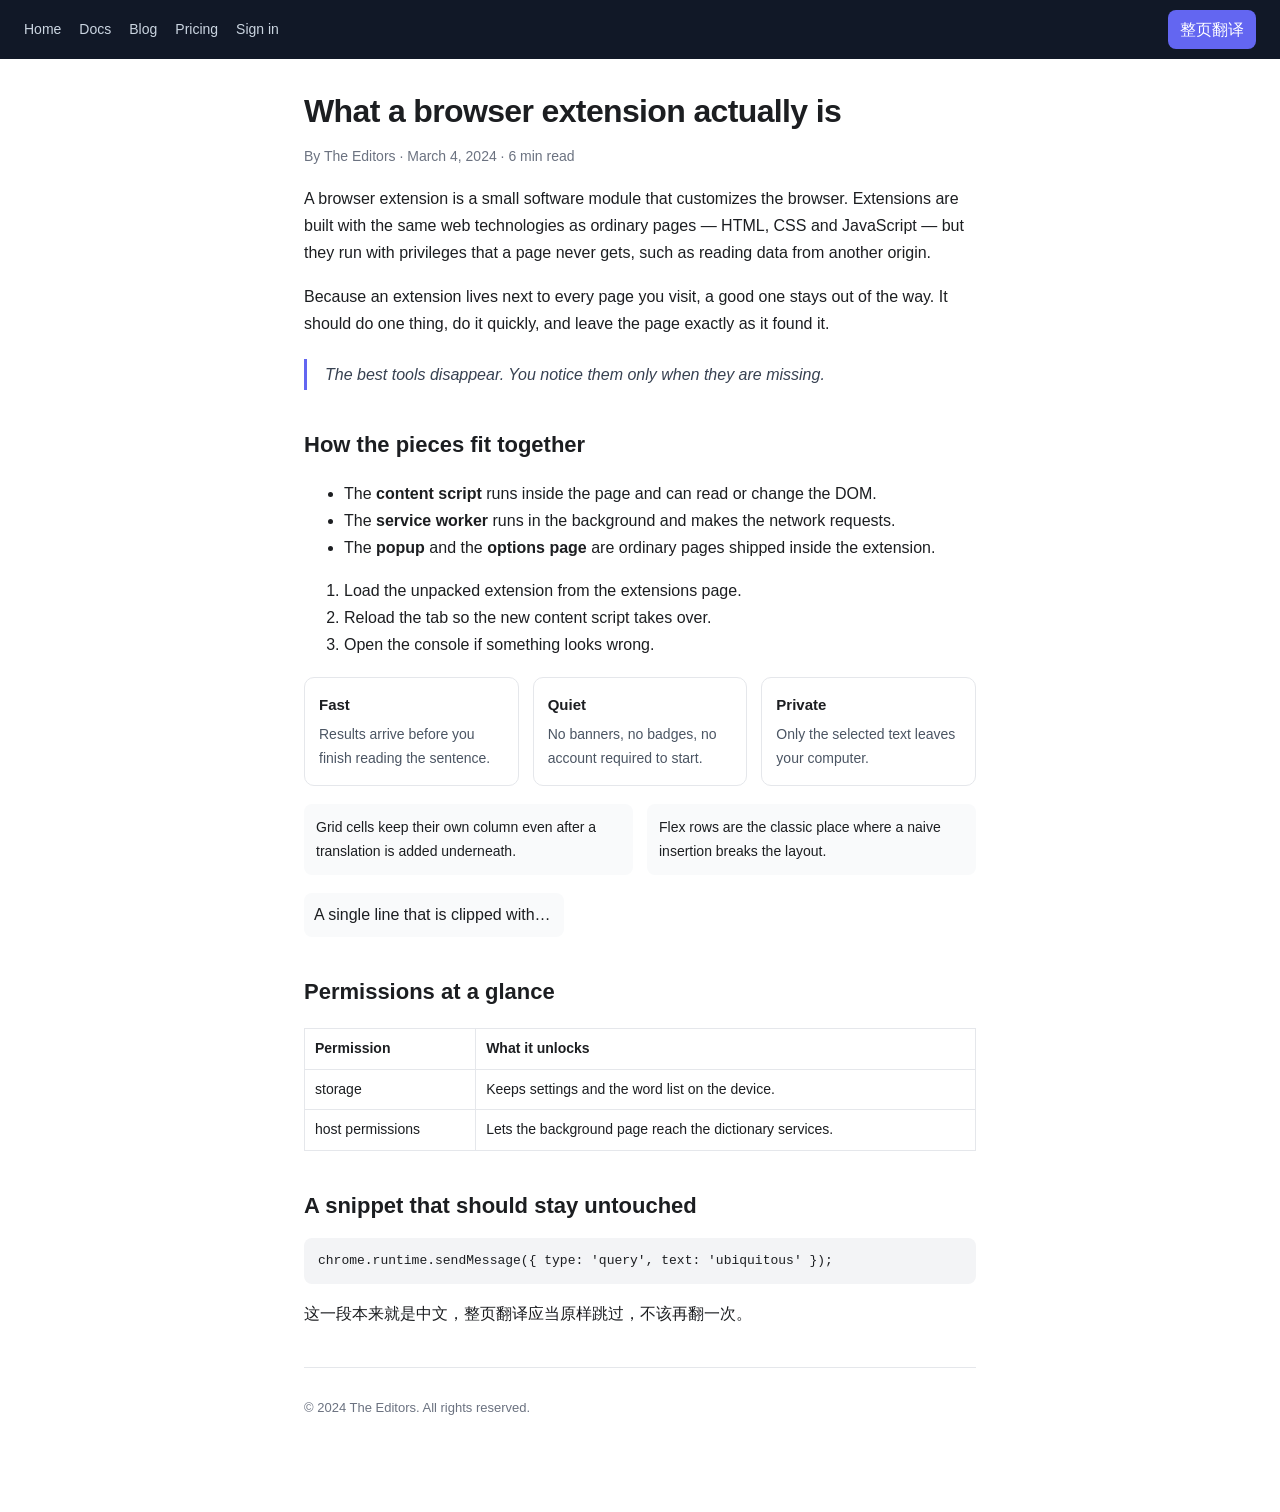
==== demo/page.html @ 24f5620a "feat(page): 网页翻译——整页中英对照，译文继承原文样式 工具栏弹窗的「整页翻译」按钮和快捷键 Alt+T 把英文网页就地变成中英对照， 再按一次恢复原样。  译文作为原文元素的最后一个子节" ====
<!doctype html>
<!--
  整页翻译的排版试验场：用假的翻译结果跑真实的 src/content/page-translate.js，
  用来肉眼检查「哪些段落被选中」「译文插在哪里」「页面排版有没有被挤坏」。

  直接用浏览器打开即可，不需要装扩展（页面底部的 chrome 桩件顶替了后台服务）：
    open demo/page.html                  点右上角按钮翻译
    open 'demo/page.html?auto=1'         打开就自动翻译
    open 'demo/page.html?auto=1&style=dotted'  换译文样式（plain | muted | dotted）
    open 'demo/page.html?auto=1&lazy=1'  两秒后追加几段，看新内容会不会被补翻
    open 'demo/page.html?auto=roundtrip' 翻一遍再恢复，核对页面有没有被改坏（结论写在按钮上）
-->
<html lang="en">
<head>
  <meta charset="utf-8" />
  <title>LightDict 整页翻译 · 排版试验场</title>
  <style>
    * { box-sizing: border-box; }
    body {
      margin: 0; color: #1c1e21; background: #fff;
      font: 400 16px/1.7 -apple-system, BlinkMacSystemFont, "Segoe UI", Roboto, sans-serif;
    }
    .bar {
      position: sticky; top: 0; z-index: 9; display: flex; align-items: center;
      justify-content: space-between; gap: 16px; padding: 10px 24px;
      background: #111827; color: #fff;
    }
    .bar nav { display: flex; gap: 18px; font-size: 14px; }
    .bar a { color: #cbd5e1; text-decoration: none; }
    .bar button { font: inherit; padding: 6px 12px; border: 0; border-radius: 8px; background: #6366f1; color: #fff; cursor: pointer; }
    main { max-width: 720px; margin: 0 auto; padding: 32px 24px 80px; }
    h1 { font-size: 32px; line-height: 1.25; letter-spacing: -.02em; margin: 0 0 8px; }
    h2 { font-size: 22px; margin: 36px 0 10px; }
    .meta { color: #6b7280; font-size: 14px; }
    blockquote { margin: 22px 0; padding: 2px 18px; border-left: 3px solid #6366f1; color: #374151; font-style: italic; }
    pre { background: #f3f4f6; padding: 12px 14px; border-radius: 8px; overflow-x: auto; font-size: 13px; }
    table { border-collapse: collapse; width: 100%; font-size: 14px; margin: 18px 0; }
    th, td { border: 1px solid #e5e7eb; padding: 8px 10px; text-align: left; }
    .cards { display: flex; gap: 14px; margin: 18px 0; }
    .card { flex: 1; padding: 14px; border: 1px solid #e5e7eb; border-radius: 10px; }
    .card h3 { margin: 0 0 6px; font-size: 15px; }
    .card p { margin: 0; font-size: 14px; color: #4b5563; }
    .grid { display: grid; grid-template-columns: 1fr 1fr; gap: 14px; margin: 18px 0; }
    .grid div { padding: 12px; background: #f9fafb; border-radius: 8px; font-size: 14px; }
    .nowrap { white-space: nowrap; overflow: hidden; text-overflow: ellipsis; max-width: 260px; background: #f9fafb; padding: 8px 10px; border-radius: 8px; }
    footer { border-top: 1px solid #e5e7eb; margin-top: 40px; padding-top: 16px; color: #6b7280; font-size: 13px; }
    .hidden { display: none; }
  </style>
</head>
<body>
  <div class="bar">
    <nav>
      <a href="#">Home</a><a href="#">Docs</a><a href="#">Blog</a><a href="#">Pricing</a><a href="#">Sign in</a>
    </nav>
    <button id="go">整页翻译</button>
  </div>

  <main>
    <h1>What a browser extension actually is</h1>
    <p class="meta">By The Editors · March 4, 2024 · 6 min read</p>

    <p>A browser extension is a small software module that customizes the browser. Extensions are
      built with the same web technologies as ordinary pages — HTML, CSS and JavaScript — but they
      run with privileges that a page never gets, such as reading data from another origin.</p>

    <p>Because an extension lives next to every page you visit, a good one stays out of the way. It
      should do one thing, do it quickly, and leave the page exactly as it found it.</p>

    <blockquote>The best tools disappear. You notice them only when they are missing.</blockquote>

    <h2>How the pieces fit together</h2>
    <ul>
      <li>The <b>content script</b> runs inside the page and can read or change the DOM.</li>
      <li>The <b>service worker</b> runs in the background and makes the network requests.</li>
      <li>The <b>popup</b> and the <b>options page</b> are ordinary pages shipped inside the extension.</li>
    </ul>

    <ol>
      <li>Load the unpacked extension from the extensions page.</li>
      <li>Reload the tab so the new content script takes over.</li>
      <li>Open the console if something looks wrong.</li>
    </ol>

    <div class="cards">
      <div class="card"><h3>Fast</h3><p>Results arrive before you finish reading the sentence.</p></div>
      <div class="card"><h3>Quiet</h3><p>No banners, no badges, no account required to start.</p></div>
      <div class="card"><h3>Private</h3><p>Only the selected text leaves your computer.</p></div>
    </div>

    <div class="grid">
      <div>Grid cells keep their own column even after a translation is added underneath.</div>
      <div>Flex rows are the classic place where a naive insertion breaks the layout.</div>
    </div>

    <p class="nowrap">A single line that is clipped with an ellipsis when it grows too long.</p>

    <h2>Permissions at a glance</h2>
    <table>
      <thead><tr><th>Permission</th><th>What it unlocks</th></tr></thead>
      <tbody>
        <tr><td>storage</td><td>Keeps settings and the word list on the device.</td></tr>
        <tr><td>host permissions</td><td>Lets the background page reach the dictionary services.</td></tr>
      </tbody>
    </table>

    <h2>A snippet that should stay untouched</h2>
    <pre><code>chrome.runtime.sendMessage({ type: 'query', text: 'ubiquitous' });</code></pre>

    <p>这一段本来就是中文，整页翻译应当原样跳过，不该再翻一次。</p>
    <p class="hidden">This paragraph is display:none and must never be collected.</p>

    <footer>
      <p>© 2024 The Editors. All rights reserved.</p>
    </footer>
  </main>

  <script>
    /* ---- 假的扩展环境：顶替后台服务，让内容脚本能在普通网页里跑起来 ---- */
    const listeners = [];
    window.chrome = {
      runtime: {
        onMessage: { addListener: (fn) => listeners.push(fn) },
        getManifest: () => ({ version: 'demo' }),
        lastError: undefined,
        sendMessage(msg, cb) {
          if (msg.type === 'settings') {
            cb({ ok: true, data: { pageStyle: new URLSearchParams(location.search).get('style') || 'plain' } });
          } else if (msg.type === 'page:translate') {
            // 假译文：前面加个「译：」，长度和原文相当，方便看排版被撑成什么样
            setTimeout(() => cb({ ok: true, data: { list: msg.texts.map((t) => '译：' + t) } }), 120);
          } else {
            cb({ ok: false, error: 'demo 没实现 ' + msg.type });
          }
        }
      },
      storage: { onChanged: { addListener: () => {} } }
    };

    const fire = (type) => listeners.forEach((fn) => fn({ type }, {}, () => {}));
    document.getElementById('go').addEventListener('click', () => fire('page:toggle'));

    const auto = new URLSearchParams(location.search).get('auto');
    // 快照要在翻译之前、页面解析完之后拍，不然会把还没解析到的 <script> 算成差异
    let before = '';
    if (auto) addEventListener('load', () => {
      before = document.body.innerHTML;
      fire('page:toggle');
    });

    // ?lazy=1：两秒后往页面里追加几段（模拟无限滚动），检查新内容会不会被补翻。
    if (new URLSearchParams(location.search).get('lazy')) {
      setTimeout(() => {
        const box = document.createElement('section');
        box.innerHTML = `<h2>Loaded later</h2>
          <p>This paragraph was appended after the first pass finished.</p>
          <p>A page that keeps loading should keep getting translated.</p>`;
        document.querySelector('main').appendChild(box);
      }, 2000);
    }

    // ?auto=roundtrip：翻一遍再关掉，检查页面是不是一个字节不差地还原了。
    // 结论写进按钮和 document.title，方便 --dump-dom 直接 grep。
    if (auto === 'roundtrip') {
      addEventListener('load', () => setTimeout(() => {
        const translated = document.querySelectorAll('ld-tr').length;
        fire('page:toggle');
        // 等提示条自己淡出并摘掉，再比对（它也是内容脚本插进来的节点）
        setTimeout(() => {
          const after = document.body.innerHTML;
          const same = after === before;
          let at = 0;
          while (!same && at < before.length && before[at] === after[at]) at++;

          const diff = same ? '' : ` @${at} 现在是「${after.slice(at, at + 90)}」`;
          const verdict = `roundtrip: ${same ? 'OK' : 'CHANGED'} (译文 ${translated} 段)${diff}`;
          document.title = verdict;
          document.getElementById('go').textContent = verdict;
        }, 2400);
      }, 1200));
    }
  </script>
  <script src="../src/content/page-translate.js"></script>
</body>
</html>
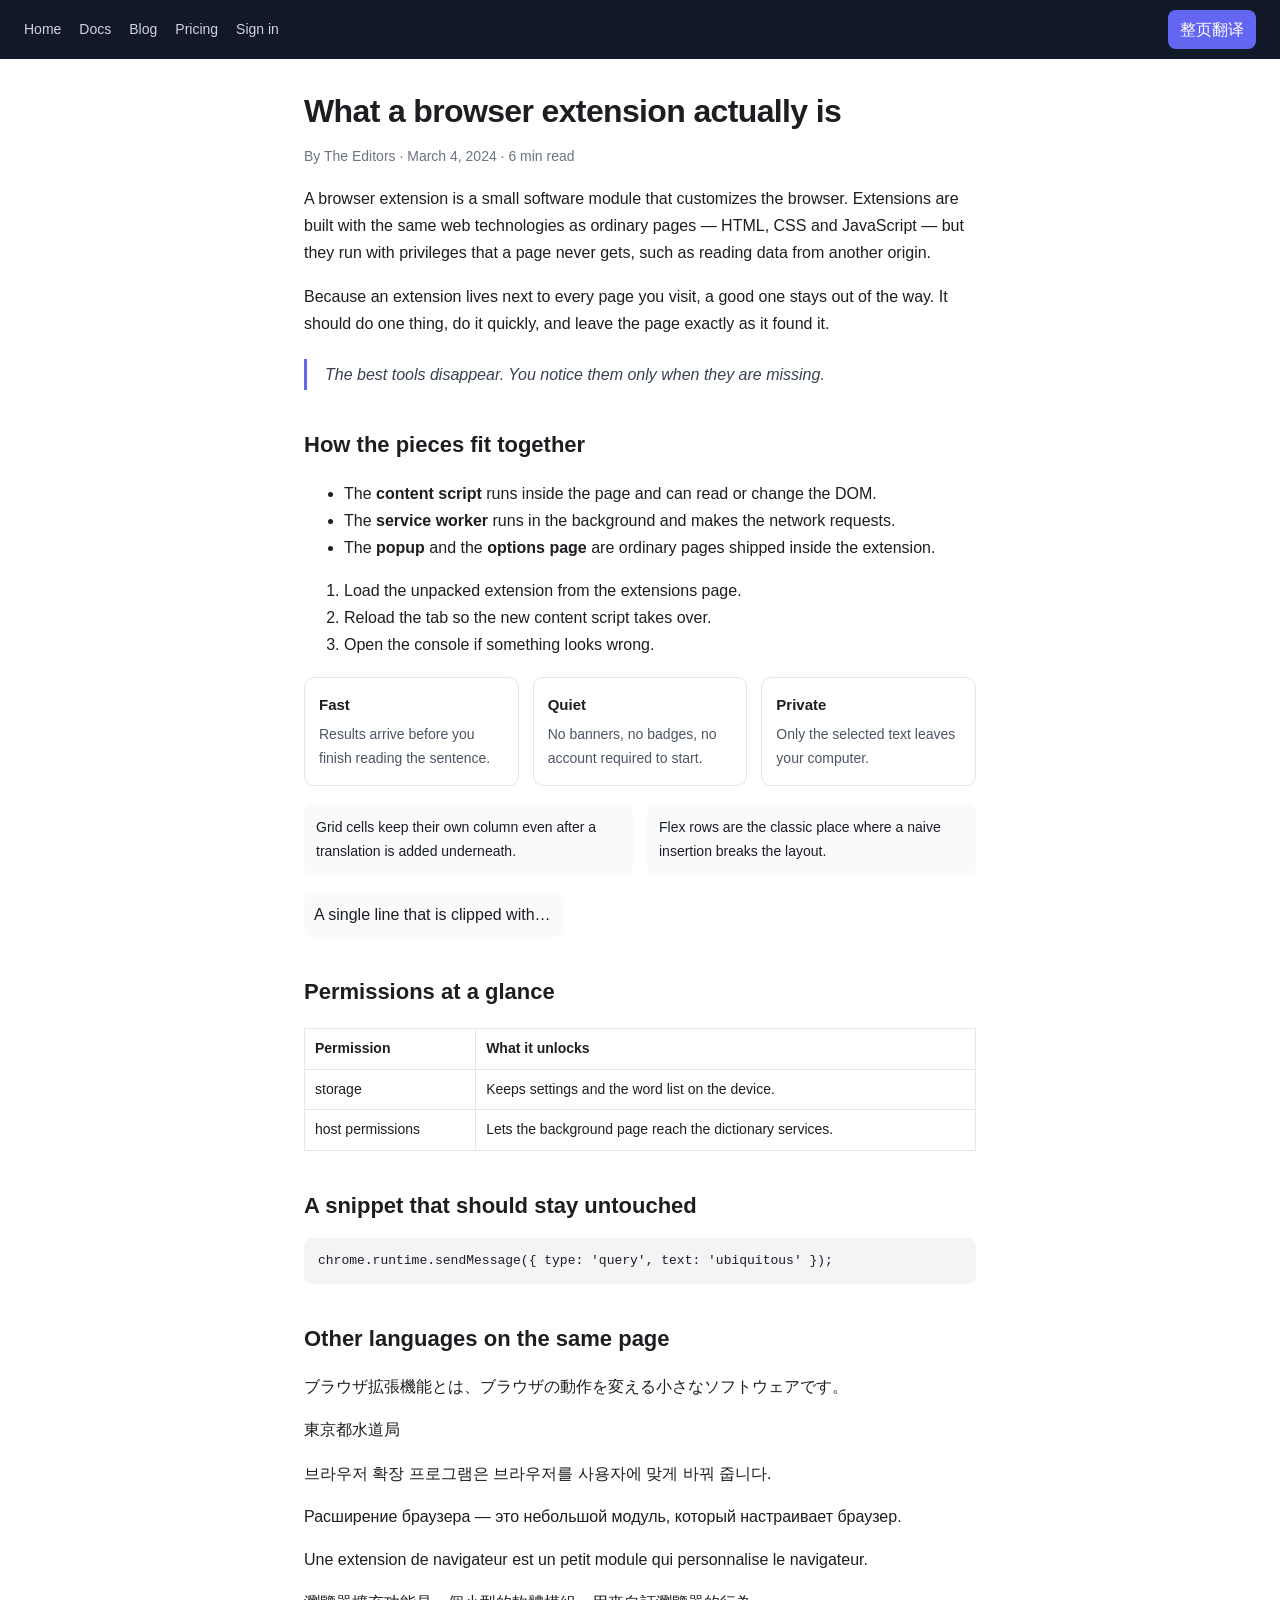
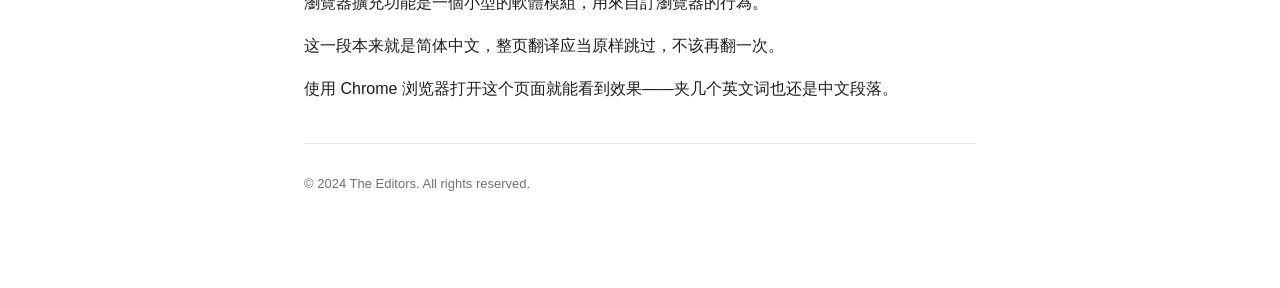
==== commit fce5b9fa: "feat(page): 整页翻译自动识别源语言，目标固定简体中文 原来的门槛是「有成词的拉丁字母」，日文、韩文、俄文、阿拉伯文的网页整页翻不动。 翻译引擎自己都带自动识别（Google 的 sl=au" ====
--- a/demo/page.html
+++ b/demo/page.html
@@ -2,6 +2,8 @@
 <!--
   整页翻译的排版试验场：用假的翻译结果跑真实的 src/content/page-translate.js，
   用来肉眼检查「哪些段落被选中」「译文插在哪里」「页面排版有没有被挤坏」。
+  页面末尾还摆了日、韩、俄、法、繁体各一段，用来核对源语言自动识别：
+  它们都该出译文，只有标着 lang="zh-CN" 的那两段该原样跳过。
 
   直接用浏览器打开即可，不需要装扩展（页面底部的 chrome 桩件顶替了后台服务）：
     open demo/page.html                  点右上角按钮翻译
@@ -106,7 +108,17 @@
     <h2>A snippet that should stay untouched</h2>
     <pre><code>chrome.runtime.sendMessage({ type: 'query', text: 'ubiquitous' });</code></pre>
 
-    <p>这一段本来就是中文，整页翻译应当原样跳过，不该再翻一次。</p>
+    <h2>Other languages on the same page</h2>
+    <!-- 源语言自动识别：下面几段都不是简体中文，都该被翻；lang 属性决定汉字算哪国字 -->
+    <p lang="ja">ブラウザ拡張機能とは、ブラウザの動作を変える小さなソフトウェアです。</p>
+    <p lang="ja">東京都水道局</p>
+    <p lang="ko">브라우저 확장 프로그램은 브라우저를 사용자에 맞게 바꿔 줍니다.</p>
+    <p lang="ru">Расширение браузера — это небольшой модуль, который настраивает браузер.</p>
+    <p lang="fr">Une extension de navigateur est un petit module qui personnalise le navigateur.</p>
+    <p lang="zh-Hant">瀏覽器擴充功能是一個小型的軟體模組，用來自訂瀏覽器的行為。</p>
+
+    <p lang="zh-CN">这一段本来就是简体中文，整页翻译应当原样跳过，不该再翻一次。</p>
+    <p lang="zh-CN">使用 Chrome 浏览器打开这个页面就能看到效果——夹几个英文词也还是中文段落。</p>
     <p class="hidden">This paragraph is display:none and must never be collected.</p>
 
     <footer>
@@ -115,6 +127,77 @@
   </main>
 
   <script>
+
+    /* ---- 假译文 ----
+       本页每一段都配了一份手写的中文，因为中文和英文的排版特性差得远：
+       字宽、行高、折行点、标点占位全不一样，用「译：+ 原文」是看不出
+       译文插进去之后页面会被撑成什么样的（也没法拿来截图）。
+       对照表里没有的段落（?lazy=1 追加的那几段、临时改的文案）退回
+       「译：+ 原文」，长度和原文相当，照样能看排版。 */
+    const PHRASEBOOK = {
+      'Home Docs Blog Pricing Sign in': '首页 文档 博客 定价 登录',
+      'What a browser extension actually is': '浏览器扩展到底是个什么东西',
+      'By The Editors · March 4, 2024 · 6 min read': '编辑部 · 2024 年 3 月 4 日 · 6 分钟读完',
+      'A browser extension is a small software module that customizes the browser. Extensions are built with the same web technologies as ordinary pages — HTML, CSS and JavaScript — but they run with privileges that a page never gets, such as reading data from another origin.':
+        '浏览器扩展是一个用来定制浏览器的小型软件模块。扩展用的是和普通网页一样的 Web 技术——HTML、CSS 和 JavaScript——但它跑在网页永远拿不到的权限之上，比如读取另一个源的数据。',
+      'Because an extension lives next to every page you visit, a good one stays out of the way. It should do one thing, do it quickly, and leave the page exactly as it found it.':
+        '扩展就住在你访问的每一个页面旁边，所以好的扩展懂得让开。它应该只做一件事，做得够快，并且把页面原样留在它来时的样子。',
+      'The best tools disappear. You notice them only when they are missing.':
+        '最好的工具会消失。只有在它不在的时候，你才会注意到它。',
+      'How the pieces fit together': '几个部件是怎么拼起来的',
+      'The content script runs inside the page and can read or change the DOM.':
+        '内容脚本跑在页面内部，可以读取或修改 DOM。',
+      'The service worker runs in the background and makes the network requests.':
+        'service worker 跑在后台，负责发起网络请求。',
+      'The popup and the options page are ordinary pages shipped inside the extension.':
+        '弹窗和设置页就是随扩展一起打包进去的普通网页。',
+      'Load the unpacked extension from the extensions page.': '在扩展页面里加载已解压的扩展程序。',
+      'Reload the tab so the new content script takes over.': '刷新标签页，让新的内容脚本接管。',
+      'Open the console if something looks wrong.': '觉得哪里不对，就打开控制台看看。',
+      'Fast': '快',
+      'Results arrive before you finish reading the sentence.': '你还没读完这句话，结果就已经到了。',
+      'Quiet': '安静',
+      'No banners, no badges, no account required to start.': '没有横幅，没有角标，用之前也不用注册账号。',
+      'Private': '私密',
+      'Only the selected text leaves your computer.': '只有你选中的那段文字会离开你的电脑。',
+      'Grid cells keep their own column even after a translation is added underneath.':
+        '网格单元在下面多插一段译文之后，依然待在自己那一列里。',
+      'Flex rows are the classic place where a naive insertion breaks the layout.':
+        'flex 行是最经典的翻车点：随手插一个节点就能把排版挤坏。',
+      'A single line that is clipped with an ellipsis when it grows too long.':
+        '单独的一行，长到装不下的时候会被省略号截断。',
+      'Permissions at a glance': '权限一览',
+      'Permission': '权限',
+      'What it unlocks': '它解锁了什么',
+      'storage': '存储',
+      'Keeps settings and the word list on the device.': '把设置和生词本留在本机。',
+      'host permissions': '主机权限',
+      'Lets the background page reach the dictionary services.': '让后台页面能够访问词典服务。',
+      'A snippet that should stay untouched': '一段不该被动的代码',
+      'Other languages on the same page': '同一个页面上的其它语言',
+      'ブラウザ拡張機能とは、ブラウザの動作を変える小さなソフトウェアです。':
+        '所谓浏览器扩展，是一种改变浏览器行为的小型软件。',
+      '東京都水道局': '东京都自来水局',
+      '브라우저 확장 프로그램은 브라우저를 사용자에 맞게 바꿔 줍니다.':
+        '浏览器扩展程序会把浏览器改成适合用户的样子。',
+      'Расширение браузера — это небольшой модуль, который настраивает браузер.':
+        '浏览器扩展是一个用来配置浏览器的小型模块。',
+      'Une extension de navigateur est un petit module qui personnalise le navigateur.':
+        '浏览器扩展是一个用来定制浏览器的小型模块。',
+      '瀏覽器擴充功能是一個小型的軟體模組，用來自訂瀏覽器的行為。':
+        '浏览器扩展是一个小型的软件模块，用来定制浏览器的行为。',
+      '© 2024 The Editors. All rights reserved.': '© 2024 编辑部。保留所有权利。',
+      'Loaded later': '后来才加载进来的',
+      'This paragraph was appended after the first pass finished.': '这一段是第一轮翻完之后才追加进来的。',
+      'A page that keeps loading should keep getting translated.': '页面一直在加载，翻译就该一直跟上。'
+    };
+
+    /** 查对照表；查不到就退回「译：+ 原文」。空白一律折成单个空格再比。 */
+    function fakeTranslate(text) {
+      const key = text.replace(/\s+/g, ' ').trim();
+      return PHRASEBOOK[key] || '译：' + text;
+    }
+
     /* ---- 假的扩展环境：顶替后台服务，让内容脚本能在普通网页里跑起来 ---- */
     const listeners = [];
     window.chrome = {
@@ -126,8 +209,7 @@
           if (msg.type === 'settings') {
             cb({ ok: true, data: { pageStyle: new URLSearchParams(location.search).get('style') || 'plain' } });
           } else if (msg.type === 'page:translate') {
-            // 假译文：前面加个「译：」，长度和原文相当，方便看排版被撑成什么样
-            setTimeout(() => cb({ ok: true, data: { list: msg.texts.map((t) => '译：' + t) } }), 120);
+            setTimeout(() => cb({ ok: true, data: { list: msg.texts.map(fakeTranslate) } }), 120);
           } else {
             cb({ ok: false, error: 'demo 没实现 ' + msg.type });
           }
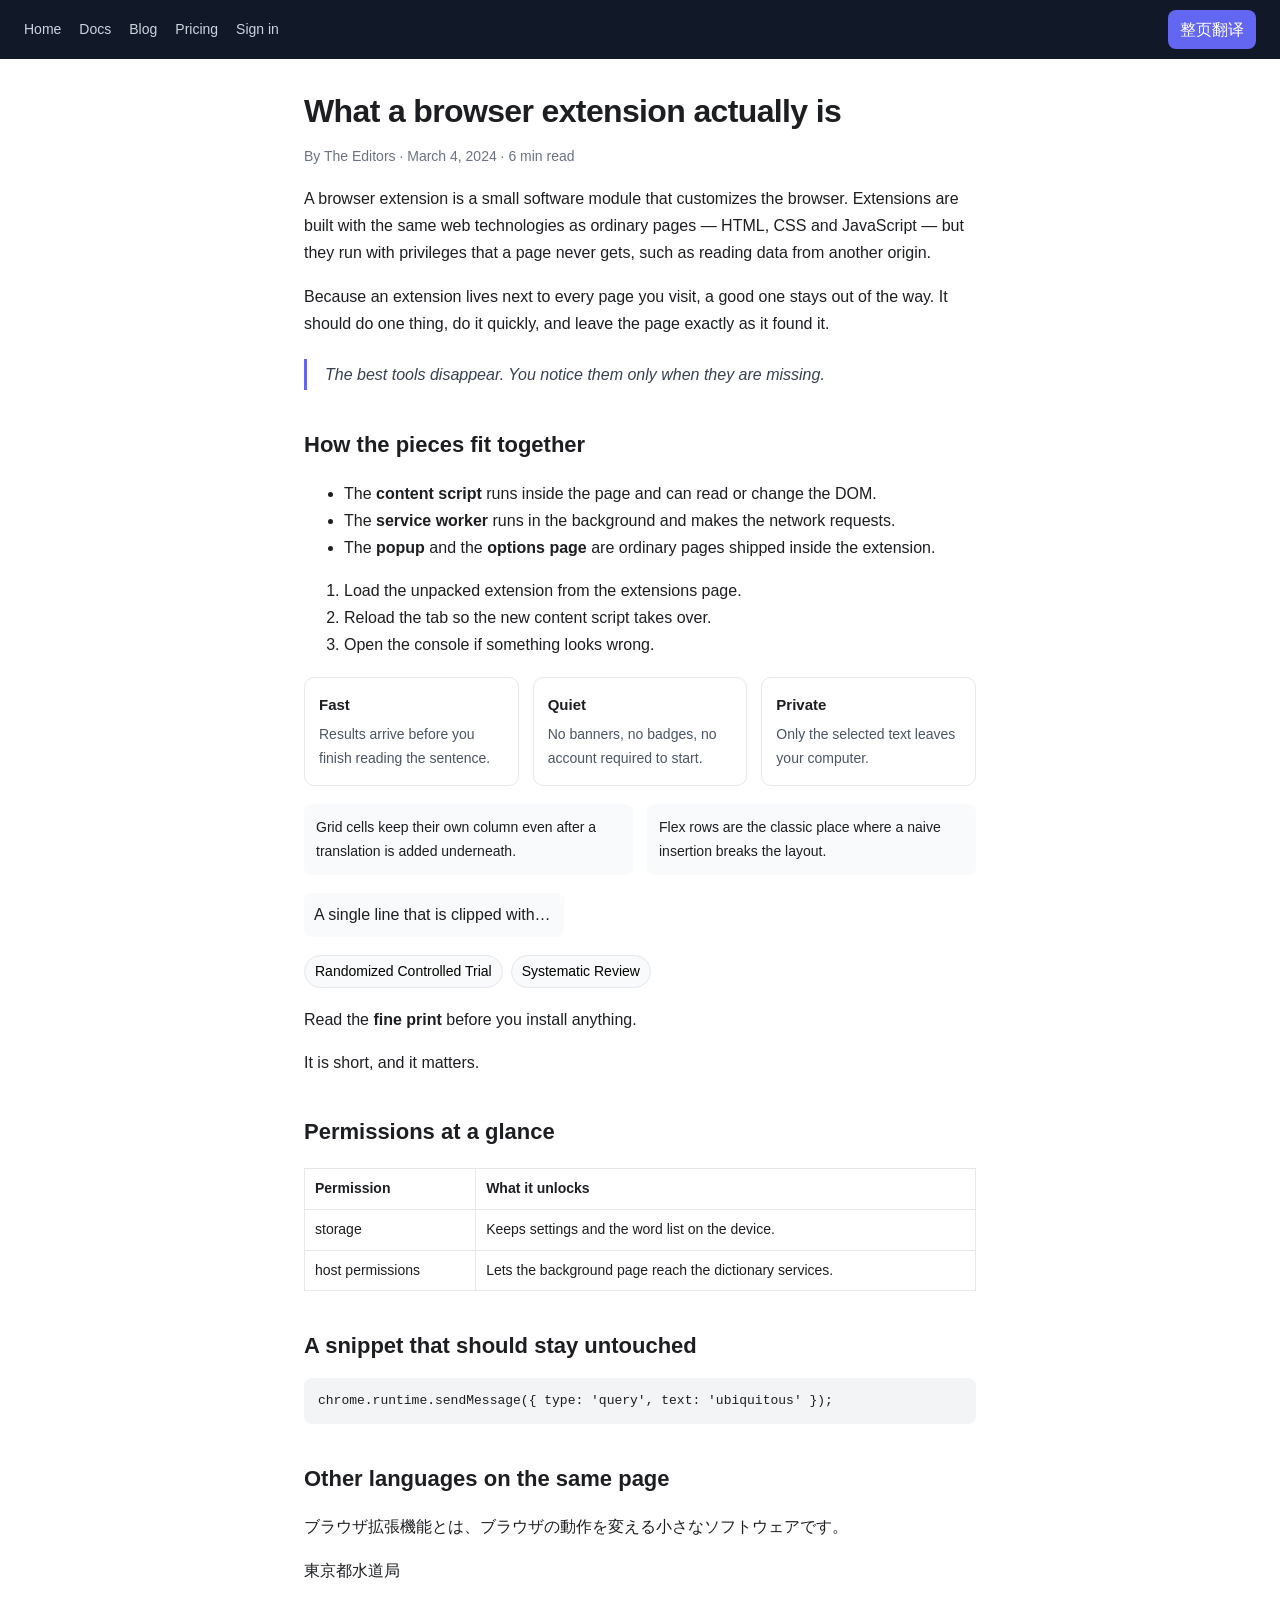
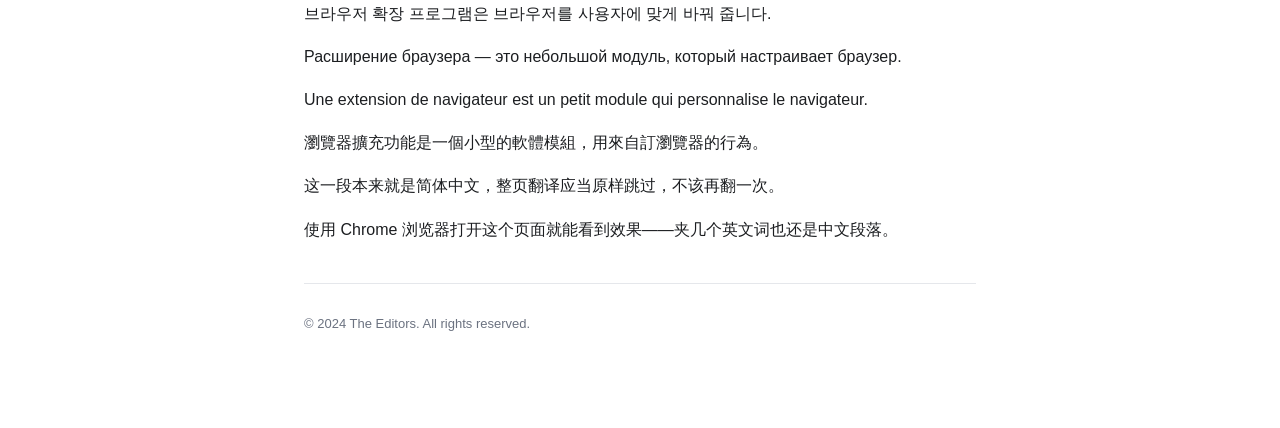
==== commit 5f1b736b: "feat(page): 短文字的译文不再另起一行，译文跟着原文保留链接 按钮、标签页、导航项这些地方的文字本来就短，为两个字的译文换一行，会 把一条紧凑的工具栏撑成两倍高，还常常挤破固定高度的容器。改" ====
--- a/demo/page.html
+++ b/demo/page.html
@@ -44,6 +44,9 @@
     .card p { margin: 0; font-size: 14px; color: #4b5563; }
     .grid { display: grid; grid-template-columns: 1fr 1fr; gap: 14px; margin: 18px 0; }
     .grid div { padding: 12px; background: #f9fafb; border-radius: 8px; font-size: 14px; }
+    .keywords-list { display: flex; flex-wrap: wrap; gap: 8px; list-style: none; margin: 18px 0; padding: 0; }
+    .keywords-list button { font: inherit; font-size: 14px; padding: 4px 10px; border: 1px solid #e5e7eb; border-radius: 999px; background: #f9fafb; cursor: pointer; }
+    .keywords-list .dropdown { display: none; }
     .nowrap { white-space: nowrap; overflow: hidden; text-overflow: ellipsis; max-width: 260px; background: #f9fafb; padding: 8px 10px; border-radius: 8px; }
     footer { border-top: 1px solid #e5e7eb; margin-top: 40px; padding-top: 16px; color: #6b7280; font-size: 13px; }
     .hidden { display: none; }
@@ -96,6 +99,27 @@
 
     <p class="nowrap">A single line that is clipped with an ellipsis when it grows too long.</p>
 
+    <!-- 掉队的行内元素：按钮的文字不属于任何块级子元素，旁边还挂着一个收起来的下拉菜单。
+         论文站的关键词条就长这样，只顺着块级往下走会把这几个词整段漏掉。 -->
+    <ul class="keywords-list">
+      <li>
+        <div class="keyword-actions">
+          <button class="trigger" aria-label="Toggle dropdown menu">Randomized Controlled Trial</button>
+          <div class="dropdown" aria-hidden="true"><a href="#">Search this keyword</a></div>
+        </div>
+      </li>
+      <li>
+        <div class="keyword-actions">
+          <button class="trigger" aria-label="Toggle dropdown menu">Systematic Review</button>
+          <div class="dropdown" aria-hidden="true"><a href="#">Search this keyword</a></div>
+        </div>
+      </li>
+    </ul>
+
+    <!-- 同样是「块级子元素旁边还有行内元素」，但这回行内元素是一句话里的一截：
+         散落的文字还在，就不该把 <b> 单独拆出去翻。 -->
+    <div class="mixed">Read the <b>fine print</b> before you install anything.<p>It is short, and it matters.</p></div>
+
     <h2>Permissions at a glance</h2>
     <table>
       <thead><tr><th>Permission</th><th>What it unlocks</th></tr></thead>
@@ -135,7 +159,12 @@
        对照表里没有的段落（?lazy=1 追加的那几段、临时改的文案）退回
        「译：+ 原文」，长度和原文相当，照样能看排版。 */
     const PHRASEBOOK = {
-      'Home Docs Blog Pricing Sign in': '首页 文档 博客 定价 登录',
+      // 导航条上的链接是一个一个单独翻的，译文各回各的 <a> 里
+      'Home': '首页',
+      'Docs': '文档',
+      'Blog': '博客',
+      'Pricing': '定价',
+      'Sign in': '登录',
       'What a browser extension actually is': '浏览器扩展到底是个什么东西',
       'By The Editors · March 4, 2024 · 6 min read': '编辑部 · 2024 年 3 月 4 日 · 6 分钟读完',
       'A browser extension is a small software module that customizes the browser. Extensions are built with the same web technologies as ordinary pages — HTML, CSS and JavaScript — but they run with privileges that a page never gets, such as reading data from another origin.':
@@ -166,6 +195,9 @@
         'flex 行是最经典的翻车点：随手插一个节点就能把排版挤坏。',
       'A single line that is clipped with an ellipsis when it grows too long.':
         '单独的一行，长到装不下的时候会被省略号截断。',
+      'Randomized Controlled Trial': '随机对照试验',
+      'Systematic Review': '系统综述',
+      'It is short, and it matters.': '它很短，但很重要。',
       'Permissions at a glance': '权限一览',
       'Permission': '权限',
       'What it unlocks': '它解锁了什么',
